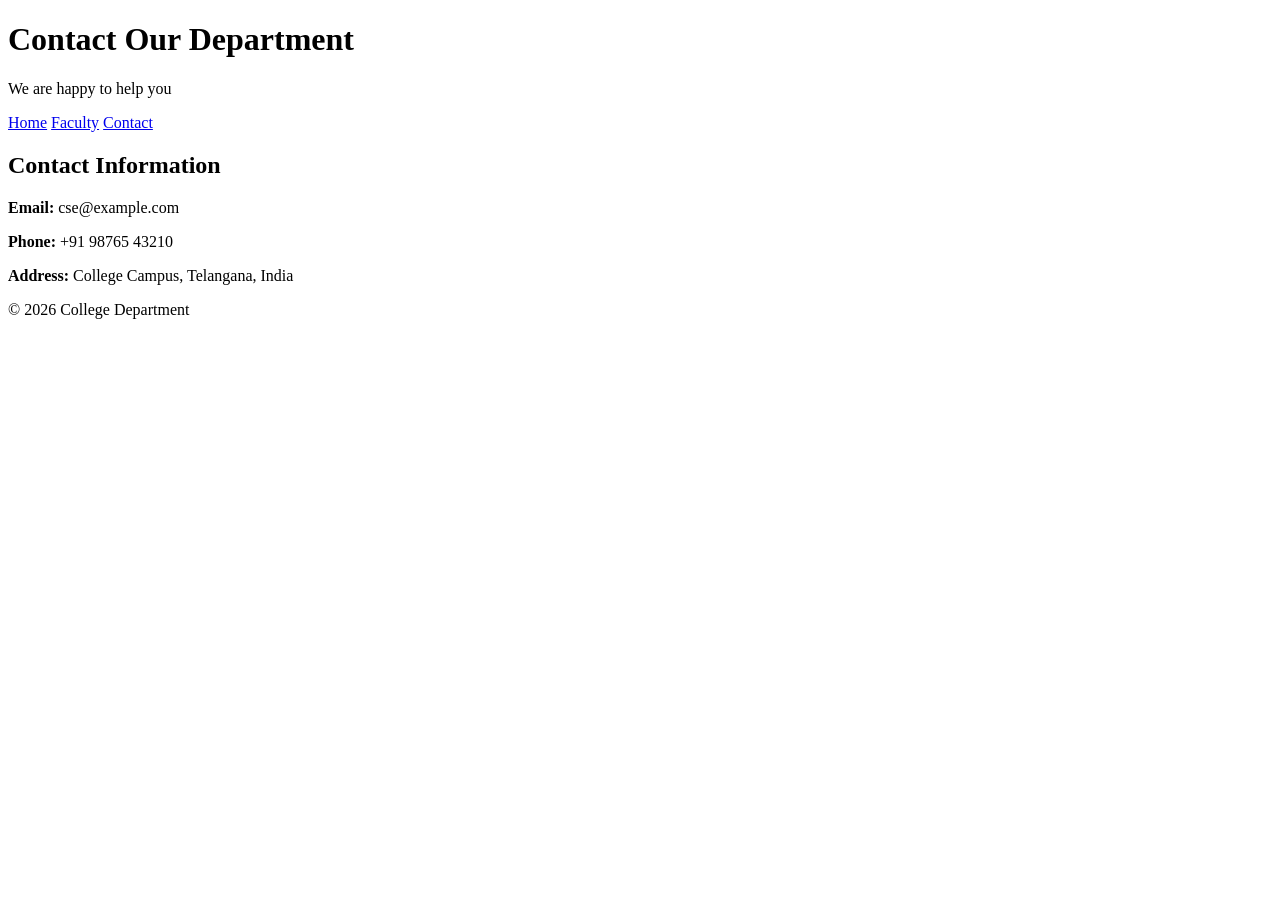
==== contact.html @ e512a82e "Add department contact page" ====
<!DOCTYPE html>
<html lang="en">
<head>
    <meta charset="UTF-8">
    <meta name="viewport" content="width=device-width, initial-scale=1.0">
    <title>Contact Us</title>
    <link rel="stylesheet" href="style.css">
</head>
<body>
    <header>
        <h1>Contact Our Department</h1>
        <p>We are happy to help you</p>
    </header>

    <nav>
        <a href="index.html">Home</a>
        <a href="faculty.html">Faculty</a>
        <a href="contact.html">Contact</a>
    </nav>

    <main>
        <h2>Contact Information</h2>
        <p><strong>Email:</strong> cse@example.com</p>
        <p><strong>Phone:</strong> +91 98765 43210</p>
        <p><strong>Address:</strong> College Campus, Telangana, India</p>
    </main>

    <footer>
        <p>&copy; 2026 College Department</p>
    </footer>
</body>
</html>
---- style.css ----
<!DOCTYPE html>
<html lang="en">
<head>
    <meta charset="UTF-8">
    <meta name="viewport" content="width=device-width, initial-scale=1.0">
    <title>College Department Website</title>
    <link rel="stylesheet" href="style.css">
</head>
<body>
    <header>
        <h1>Welcome to Our Department</h1>
        <p>College Department Portal</p>
    </header>

    <nav>
        <a href="index.html">Home</a>
        <a href="faculty.html">Faculty</a>
        <a href="contact.html">Contact</a>
    </nav>

    <main>
        <h2>Department Portal</h2>
        <p>Explore our department, faculty members and contact information.</p>
    </main>

    <footer>
        <p>&copy; 2026 College Department</p>
    </footer>
</body>
</html>
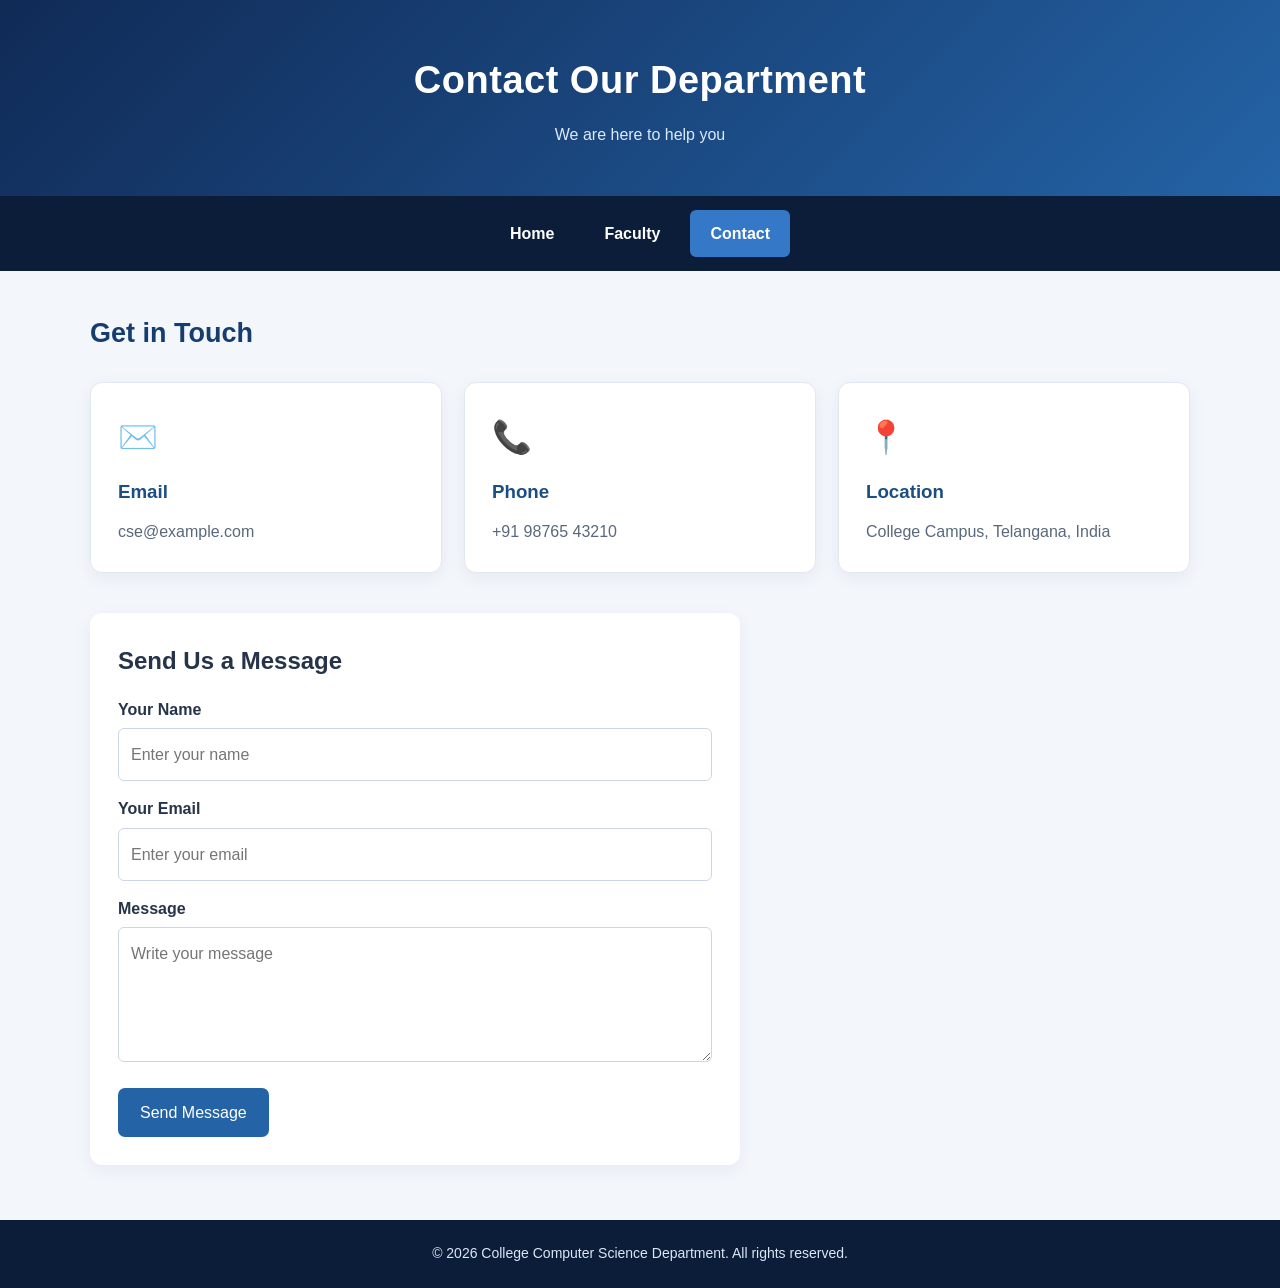
==== commit bea7d1ee: "Improve department website design and styling" ====
--- a/contact.html
+++ b/contact.html
@@ -7,26 +7,62 @@
     <link rel="stylesheet" href="style.css">
 </head>
 <body>
-    <header>
-        <h1>Contact Our Department</h1>
-        <p>We are happy to help you</p>
-    </header>
 
-    <nav>
-        <a href="index.html">Home</a>
-        <a href="faculty.html">Faculty</a>
-        <a href="contact.html">Contact</a>
-    </nav>
+<header>
+    <h1>Contact Our Department</h1>
+    <p>We are here to help you</p>
+</header>
 
-    <main>
-        <h2>Contact Information</h2>
-        <p><strong>Email:</strong> cse@example.com</p>
-        <p><strong>Phone:</strong> +91 98765 43210</p>
-        <p><strong>Address:</strong> College Campus, Telangana, India</p>
-    </main>
+<nav>
+    <a href="index.html">Home</a>
+    <a href="faculty.html">Faculty</a>
+    <a class="active" href="contact.html">Contact</a>
+</nav>
 
-    <footer>
-        <p>&copy; 2026 College Department</p>
-    </footer>
+<main>
+    <h2 class="section-title">Get in Touch</h2>
+
+    <div class="cards">
+        <article class="card">
+            <div class="card-icon">✉️</div>
+            <h3>Email</h3>
+            <p>cse@example.com</p>
+        </article>
+
+        <article class="card">
+            <div class="card-icon">📞</div>
+            <h3>Phone</h3>
+            <p>+91 98765 43210</p>
+        </article>
+
+        <article class="card">
+            <div class="card-icon">📍</div>
+            <h3>Location</h3>
+            <p>College Campus, Telangana, India</p>
+        </article>
+    </div>
+
+    <section class="contact-form">
+        <h2>Send Us a Message</h2>
+
+        <form onsubmit="event.preventDefault(); alert('Demo only: connect a backend to send your message.');">
+            <label for="name">Your Name</label>
+            <input id="name" type="text" placeholder="Enter your name" required>
+
+            <label for="email">Your Email</label>
+            <input id="email" type="email" placeholder="Enter your email" required>
+
+            <label for="message">Message</label>
+            <textarea id="message" rows="4" placeholder="Write your message" required></textarea>
+
+            <button class="button" type="submit">Send Message</button>
+        </form>
+    </section>
+</main>
+
+<footer>
+    <p>&copy; 2026 College Computer Science Department. All rights reserved.</p>
+</footer>
+
 </body>
 </html>
--- a/style.css
+++ b/style.css
@@ -1,30 +1,216 @@
-<!DOCTYPE html>
-<html lang="en">
-<head>
-    <meta charset="UTF-8">
-    <meta name="viewport" content="width=device-width, initial-scale=1.0">
-    <title>College Department Website</title>
-    <link rel="stylesheet" href="style.css">
-</head>
-<body>
-    <header>
-        <h1>Welcome to Our Department</h1>
-        <p>College Department Portal</p>
-    </header>
-
-    <nav>
-        <a href="index.html">Home</a>
-        <a href="faculty.html">Faculty</a>
-        <a href="contact.html">Contact</a>
-    </nav>
-
-    <main>
-        <h2>Department Portal</h2>
-        <p>Explore our department, faculty members and contact information.</p>
-    </main>
-
-    <footer>
-        <p>&copy; 2026 College Department</p>
-    </footer>
-</body>
-</html>+
+* {
+    margin: 0;
+    padding: 0;
+    box-sizing: border-box;
+}
+
+body {
+    font-family: "Segoe UI", Arial, sans-serif;
+    background: #f3f6fb;
+    color: #263449;
+    line-height: 1.7;
+}
+
+a {
+    text-decoration: none;
+}
+
+header {
+    background: linear-gradient(135deg, #102a56, #2463a6);
+    color: white;
+    text-align: center;
+    padding: 48px 20px;
+}
+
+header h1 {
+    font-size: 38px;
+    margin-bottom: 8px;
+    letter-spacing: 0.5px;
+}
+
+header p {
+    color: #dbeafe;
+    font-size: 16px;
+}
+
+
+nav {
+    background: #0b1d38;
+    display: flex;
+    justify-content: center;
+    flex-wrap: wrap;
+    gap: 10px;
+    padding: 14px;
+}
+
+nav a {
+    color: white;
+    padding: 10px 20px;
+    border-radius: 6px;
+    font-weight: 600;
+    transition: 0.25s;
+}
+
+nav a:hover,
+nav a.active {
+    background: #3478c7;
+    color: white;
+}
+
+
+main {
+    width: min(1100px, 92%);
+    margin: 40px auto;
+}
+
+.hero {
+    background: linear-gradient(135deg, #ffffff, #e7f0ff);
+    border-radius: 16px;
+    padding: 48px 35px;
+    border: 1px solid #dce7f5;
+    box-shadow: 0 8px 25px rgba(20, 50, 90, 0.08);
+}
+
+.hero h2 {
+    font-size: 32px;
+    color: #153d70;
+    margin-bottom: 12px;
+}
+
+.hero p {
+    max-width: 720px;
+    color: #52627a;
+    margin-bottom: 22px;
+}
+
+.section-title {
+    color: #153d70;
+    font-size: 27px;
+    margin-bottom: 20px;
+}
+
+.button {
+    display: inline-block;
+    background: #2463a6;
+    color: white;
+    padding: 11px 22px;
+    border-radius: 7px;
+    font-weight: 600;
+    transition: 0.25s;
+}
+
+.button:hover {
+    background: #102a56;
+    transform: translateY(-2px);
+}
+
+.cards {
+    display: grid;
+    grid-template-columns: repeat(auto-fit, minmax(230px, 1fr));
+    gap: 22px;
+    margin: 25px 0 40px;
+}
+
+.card {
+    background: white;
+    padding: 27px;
+    border-radius: 12px;
+    border: 1px solid #e0e8f2;
+    box-shadow: 0 5px 18px rgba(25, 55, 90, 0.06);
+    transition: 0.25s;
+}
+
+.card:hover {
+    transform: translateY(-5px);
+    box-shadow: 0 12px 25px rgba(25, 55, 90, 0.12);
+}
+
+.card h3 {
+    color: #1c4d83;
+    margin-bottom: 10px;
+}
+
+.card p {
+    color: #59687c;
+}
+
+.card-icon {
+    font-size: 32px;
+    margin-bottom: 12px;
+}
+
+
+.contact-form {
+    background: white;
+    padding: 28px;
+    border-radius: 12px;
+    box-shadow: 0 5px 18px rgba(25, 55, 90, 0.06);
+    max-width: 650px;
+}
+
+.contact-form label {
+    display: block;
+    font-weight: 600;
+    margin: 14px 0 5px;
+}
+
+.contact-form input,
+.contact-form textarea {
+    width: 100%;
+    padding: 12px;
+    border: 1px solid #ccd7e5;
+    border-radius: 6px;
+    font: inherit;
+}
+
+.contact-form textarea {
+    resize: vertical;
+}
+
+.contact-form button {
+    border: none;
+    cursor: pointer;
+    margin-top: 18px;
+    font: inherit;
+}
+
+
+footer {
+    background: #0b1d38;
+    color: #dce7f5;
+    text-align: center;
+    padding: 22px 15px;
+    margin-top: 55px;
+}
+
+footer p {
+    font-size: 14px;
+}
+
+
+@media (max-width: 600px) {
+    header {
+        padding: 32px 15px;
+    }
+
+    header h1 {
+        font-size: 27px;
+    }
+
+    nav {
+        gap: 4px;
+    }
+
+    nav a {
+        padding: 9px 12px;
+    }
+
+    .hero {
+        padding: 28px 22px;
+    }
+
+    .hero h2 {
+        font-size: 25px;
+    }
+}
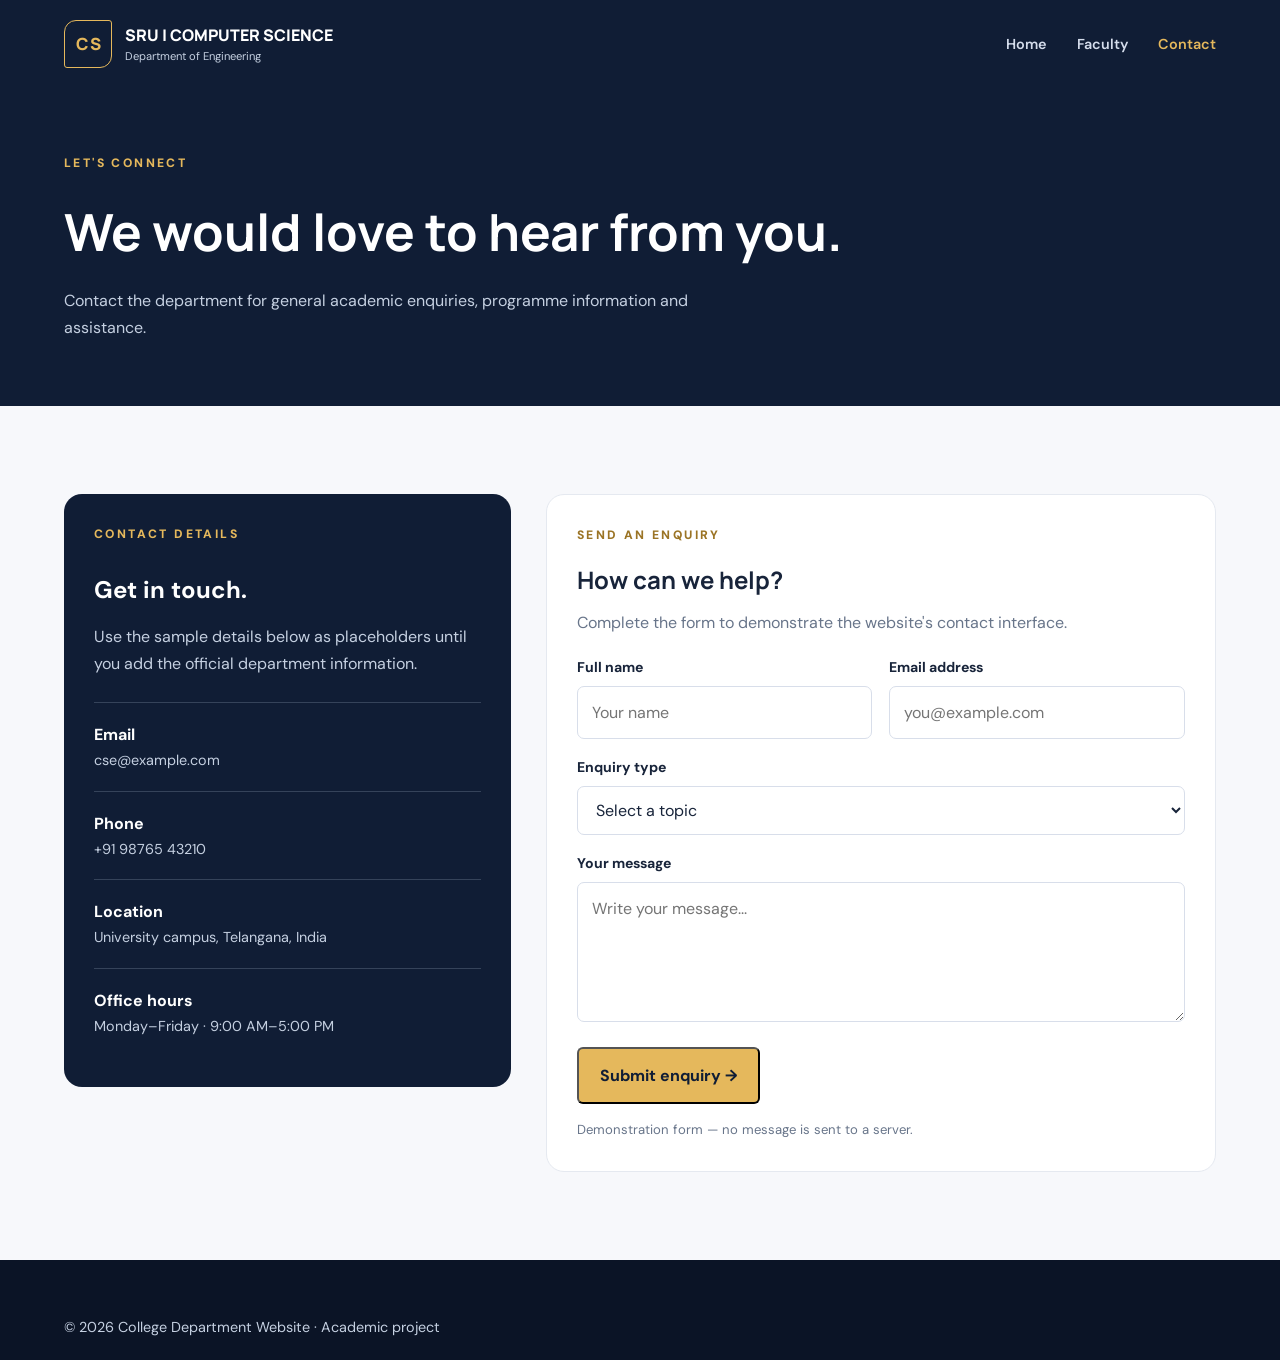
==== commit 5b3c5b25: "Add contact page and enquiry form" ====
--- a/contact.html
+++ b/contact.html
@@ -1,68 +1,133 @@
+
 <!DOCTYPE html>
 <html lang="en">
 <head>
     <meta charset="UTF-8">
     <meta name="viewport" content="width=device-width, initial-scale=1.0">
-    <title>Contact Us</title>
+    <title>Contact | Computer Science</title>
     <link rel="stylesheet" href="style.css">
 </head>
 <body>
+    <header class="site-header">
+        <div class="container navbar">
+            <a class="brand" href="index.html">
+                <span class="brand-mark">CS</span>
+                <span class="brand-name">
+                    SRU | COMPUTER SCIENCE
+                    <small>Department of Engineering</small>
+                </span>
+            </a>
+            <nav class="nav-links">
+                <a href="index.html">Home</a>
+                <a href="faculty.html">Faculty</a>
+                <a class="active" href="contact.html">Contact</a>
+            </nav>
+        </div>
+    </header>
 
-<header>
-    <h1>Contact Our Department</h1>
-    <p>We are here to help you</p>
-</header>
+    <section class="page-banner">
+        <div class="container">
+            <p class="eyebrow" style="color:#e5b85c">LET'S CONNECT</p>
+            <h1>We would love to hear from you.</h1>
+            <p>Contact the department for general academic
+            enquiries, programme information and assistance.</p>
+        </div>
+    </section>
 
-<nav>
-    <a href="index.html">Home</a>
-    <a href="faculty.html">Faculty</a>
-    <a class="active" href="contact.html">Contact</a>
-</nav>
+    <main class="section container">
+        <div class="contact-grid">
+            <aside class="contact-info">
+                <p class="eyebrow" style="color:#e5b85c">CONTACT DETAILS</p>
+                <h2>Get in touch.</h2>
+                <p>Use the sample details below as placeholders
+                until you add the official department information.</p>
 
-<main>
-    <h2 class="section-title">Get in Touch</h2>
+                <div class="contact-detail">
+                    <strong>Email</strong>
+                    <span>cse@example.com</span>
+                </div>
 
-    <div class="cards">
-        <article class="card">
-            <div class="card-icon">✉️</div>
-            <h3>Email</h3>
-            <p>cse@example.com</p>
-        </article>
+                <div class="contact-detail">
+                    <strong>Phone</strong>
+                    <span>+91 98765 43210</span>
+                </div>
 
-        <article class="card">
-            <div class="card-icon">📞</div>
-            <h3>Phone</h3>
-            <p>+91 98765 43210</p>
-        </article>
+                <div class="contact-detail">
+                    <strong>Location</strong>
+                    <span>University campus, Telangana, India</span>
+                </div>
 
-        <article class="card">
-            <div class="card-icon">📍</div>
-            <h3>Location</h3>
-            <p>College Campus, Telangana, India</p>
-        </article>
-    </div>
+                <div class="contact-detail">
+                    <strong>Office hours</strong>
+                    <span>Monday–Friday · 9:00 AM–5:00 PM</span>
+                </div>
+            </aside>
 
-    <section class="contact-form">
-        <h2>Send Us a Message</h2>
+            <section class="contact-form">
+                <p class="eyebrow">SEND AN ENQUIRY</p>
+                <h2>How can we help?</h2>
+                <p class="form-intro">Complete the form to demonstrate
+                the website's contact interface.</p>
 
-        <form onsubmit="event.preventDefault(); alert('Demo only: connect a backend to send your message.');">
-            <label for="name">Your Name</label>
-            <input id="name" type="text" placeholder="Enter your name" required>
+                <form id="contactForm">
+                    <div class="form-row">
+                        <div class="field">
+                            <label for="name">Full name</label>
+                            <input id="name" name="name"
+                                   type="text" required
+                                   placeholder="Your name">
+                        </div>
+                        <div class="field">
+                            <label for="email">Email address</label>
+                            <input id="email" name="email"
+                                   type="email" required
+                                   placeholder="you@example.com">
+                        </div>
+                    </div>
 
-            <label for="email">Your Email</label>
-            <input id="email" type="email" placeholder="Enter your email" required>
+                    <div class="field">
+                        <label for="subject">Enquiry type</label>
+                        <select id="subject" name="subject" required>
+                            <option value="">Select a topic</option>
+                            <option>Academic information</option>
+                            <option>Admissions</option>
+                            <option>Faculty enquiry</option>
+                            <option>Other</option>
+                        </select>
+                    </div>
 
-            <label for="message">Message</label>
-            <textarea id="message" rows="4" placeholder="Write your message" required></textarea>
+                    <div class="field">
+                        <label for="message">Your message</label>
+                        <textarea id="message" name="message"
+                                  required
+                                  placeholder="Write your message..."></textarea>
+                    </div>
 
-            <button class="button" type="submit">Send Message</button>
-        </form>
-    </section>
-</main>
+                    <button class="btn btn-gold" type="submit">
+                        Submit enquiry →
+                    </button>
 
-<footer>
-    <p>&copy; 2026 College Computer Science Department. All rights reserved.</p>
-</footer>
+                    <p class="notice" id="formNotice" role="status">
+                        Demonstration form — no message is sent to a server.
+                    </p>
+                </form>
+            </section>
+        </div>
+    </main>
 
+    <footer class="site-footer">
+        <div class="container">
+            <p>© 2026 College Department Website · Academic project</p>
+        </div>
+    </footer>
+
+    <script>
+        document.getElementById("contactForm").addEventListener("submit", function (event) {
+            event.preventDefault();
+            document.getElementById("formNotice").textContent =
+                "Demo successful! Connect a backend to send real enquiries.";
+            this.reset();
+        });
+    </script>
 </body>
-</html>+</html>
--- a/style.css
+++ b/style.css
@@ -1,3 +1,19 @@
+
+@import url('https://fonts.googleapis.com/css2?family=DM+Sans:wght@400;500;600;700&family=Manrope:wght@400;500;600;700;800&display=swap');
+
+:root {
+    --navy: #101d35;
+    --navy-light: #1c3152;
+    --gold: #e5b85c;
+    --gold-light: #f8e7bd;
+    --paper: #f7f8fb;
+    --white: #ffffff;
+    --ink: #18243a;
+    --muted: #68758a;
+    --line: #e5e9f0;
+    --radius: 18px;
+    --shadow: 0 15px 40px rgba(16, 29, 53, .08);
+}
 
 * {
     margin: 0;
@@ -5,212 +21,629 @@
     box-sizing: border-box;
 }
 
+html {
+    scroll-behavior: smooth;
+}
+
 body {
-    font-family: "Segoe UI", Arial, sans-serif;
-    background: #f3f6fb;
-    color: #263449;
+    font-family: 'DM Sans', Arial, sans-serif;
+    color: var(--ink);
+    background: var(--paper);
     line-height: 1.7;
 }
 
+img {
+    display: block;
+    max-width: 100%;
+}
+
 a {
+    color: inherit;
     text-decoration: none;
 }
 
-header {
-    background: linear-gradient(135deg, #102a56, #2463a6);
+button, input, textarea, select {
+    font: inherit;
+}
+
+.container {
+    width: min(1160px, 90%);
+    margin-inline: auto;
+}
+
+.eyebrow {
+    color: #9b7425;
+    font-size: .76rem;
+    font-weight: 800;
+    letter-spacing: 2.4px;
+    text-transform: uppercase;
+    margin-bottom: 14px;
+}
+
+.section {
+    padding: 88px 0;
+}
+
+.section-heading {
+    max-width: 680px;
+    margin-bottom: 38px;
+}
+
+.section-heading h2 {
+    font-family: 'Manrope', Arial, sans-serif;
+    font-size: clamp(1.8rem, 4vw, 2.8rem);
+    line-height: 1.2;
+    margin-bottom: 16px;
+}
+
+.section-heading p,
+.muted {
+    color: var(--muted);
+}
+
+.site-header {
+    background: var(--navy);
     color: white;
-    text-align: center;
-    padding: 48px 20px;
-}
-
-header h1 {
-    font-size: 38px;
-    margin-bottom: 8px;
-    letter-spacing: 0.5px;
-}
-
-header p {
-    color: #dbeafe;
-    font-size: 16px;
-}
-
-
-nav {
-    background: #0b1d38;
+}
+
+.topbar {
+    background: #0b1426;
+    color: #d5ddec;
+    padding: 9px 0;
+    font-size: .8rem;
+}
+
+.topbar-inner {
     display: flex;
+    justify-content: space-between;
+    gap: 15px;
+    flex-wrap: wrap;
+}
+
+.navbar {
+    min-height: 88px;
+    display: flex;
+    align-items: center;
+    justify-content: space-between;
+    gap: 25px;
+}
+
+.brand {
+    display: flex;
+    align-items: center;
+    gap: 13px;
+}
+
+.brand-mark {
+    width: 48px;
+    height: 48px;
+    border: 1px solid var(--gold);
+    color: var(--gold);
+    display: grid;
+    place-items: center;
+    font-family: 'Manrope', Arial, sans-serif;
+    font-size: 1.05rem;
+    font-weight: 800;
+    border-radius: 12px 3px 12px 3px;
+}
+
+.brand-name {
+    font-family: 'Manrope', Arial, sans-serif;
+    font-weight: 800;
+    line-height: 1.25;
+}
+
+.brand-name small {
+    display: block;
+    color: #c5d0e1;
+    font-family: 'DM Sans', Arial, sans-serif;
+    font-size: .7rem;
+    font-weight: 400;
+    margin-top: 4px;
+}
+
+.nav-links {
+    display: flex;
+    align-items: center;
+    gap: 30px;
+    flex-wrap: wrap;
+}
+
+.nav-links a {
+    color: #d5ddec;
+    font-size: .9rem;
+    font-weight: 600;
+    transition: color .2s;
+}
+
+.nav-links a:hover,
+.nav-links a.active {
+    color: var(--gold);
+}
+
+.nav-cta,
+.btn {
+    display: inline-flex;
+    align-items: center;
     justify-content: center;
+    gap: 10px;
+    border-radius: 6px;
+    padding: 13px 21px;
+    font-weight: 700;
+    transition: transform .2s, background .2s;
+}
+
+.nav-cta,
+.btn-gold {
+    background: var(--gold);
+    color: var(--navy);
+}
+
+.btn-outline {
+    border: 1px solid rgba(255,255,255,.5);
+    color: white;
+}
+
+.btn:hover,
+.nav-cta:hover {
+    transform: translateY(-2px);
+}
+
+.hero {
+    background: var(--navy);
+    color: white;
+    overflow: hidden;
+    position: relative;
+}
+
+.hero-grid {
+    display: grid;
+    grid-template-columns: 1.05fr .95fr;
+    align-items: center;
+    gap: 55px;
+    padding-top: 70px;
+    padding-bottom: 78px;
+}
+
+.hero h1 {
+    font-family: 'Manrope', Arial, sans-serif;
+    font-size: clamp(2.4rem, 5.4vw, 4.5rem);
+    letter-spacing: -2px;
+    line-height: 1.1;
+    margin-bottom: 24px;
+}
+
+.hero h1 span {
+    color: var(--gold);
+}
+
+.hero-copy {
+    color: #c5d0e1;
+    max-width: 540px;
+    margin-bottom: 30px;
+}
+
+.hero-actions {
+    display: flex;
     flex-wrap: wrap;
-    gap: 10px;
-    padding: 14px;
-}
-
-nav a {
-    color: white;
-    padding: 10px 20px;
-    border-radius: 6px;
-    font-weight: 600;
-    transition: 0.25s;
-}
-
-nav a:hover,
-nav a.active {
-    background: #3478c7;
-    color: white;
-}
-
-
-main {
-    width: min(1100px, 92%);
-    margin: 40px auto;
-}
-
-.hero {
-    background: linear-gradient(135deg, #ffffff, #e7f0ff);
-    border-radius: 16px;
-    padding: 48px 35px;
-    border: 1px solid #dce7f5;
-    box-shadow: 0 8px 25px rgba(20, 50, 90, 0.08);
-}
-
-.hero h2 {
-    font-size: 32px;
-    color: #153d70;
-    margin-bottom: 12px;
-}
-
-.hero p {
-    max-width: 720px;
-    color: #52627a;
-    margin-bottom: 22px;
-}
-
-.section-title {
-    color: #153d70;
-    font-size: 27px;
-    margin-bottom: 20px;
-}
-
-.button {
-    display: inline-block;
-    background: #2463a6;
-    color: white;
-    padding: 11px 22px;
-    border-radius: 7px;
-    font-weight: 600;
-    transition: 0.25s;
-}
-
-.button:hover {
-    background: #102a56;
-    transform: translateY(-2px);
-}
-
-.cards {
-    display: grid;
-    grid-template-columns: repeat(auto-fit, minmax(230px, 1fr));
-    gap: 22px;
-    margin: 25px 0 40px;
+    gap: 14px;
+}
+
+.hero-image {
+    min-height: 420px;
+    border-radius: 160px 160px 16px 16px;
+    border: 1px solid rgba(229,184,92,.5);
+    background:
+        linear-gradient(180deg, rgba(16,29,53,.02), rgba(16,29,53,.38)),
+        url('https://images.unsplash.com/photo-1562774053-701939374585?auto=format&fit=crop&w=1200&q=85')
+        center / cover;
+    position: relative;
+}
+
+.image-label {
+    position: absolute;
+    bottom: 22px;
+    left: 22px;
+    right: 22px;
+    background: rgba(16,29,53,.91);
+    padding: 17px 20px;
+    border-left: 3px solid var(--gold);
+    border-radius: 5px;
+}
+
+.image-label strong,
+.image-label span {
+    display: block;
+}
+
+.image-label span {
+    color: #c5d0e1;
+    font-size: .85rem;
+}
+
+.stats {
+    background: white;
+    border-bottom: 1px solid var(--line);
+}
+
+.stats-grid {
+    display: grid;
+    grid-template-columns: repeat(4, 1fr);
+    padding: 28px 0;
+}
+
+.stat {
+    padding: 10px 25px;
+    border-right: 1px solid var(--line);
+}
+
+.stat:last-child {
+    border: none;
+}
+
+.stat strong {
+    display: block;
+    color: var(--navy);
+    font-family: 'Manrope', Arial, sans-serif;
+    font-size: 2rem;
+}
+
+.stat span {
+    color: var(--muted);
+    font-size: .88rem;
+}
+
+.card-grid {
+    display: grid;
+    grid-template-columns: repeat(3, minmax(0, 1fr));
+    gap: 24px;
 }
 
 .card {
     background: white;
-    padding: 27px;
-    border-radius: 12px;
-    border: 1px solid #e0e8f2;
-    box-shadow: 0 5px 18px rgba(25, 55, 90, 0.06);
-    transition: 0.25s;
+    border: 1px solid var(--line);
+    border-radius: var(--radius);
+    overflow: hidden;
+    transition: transform .25s, box-shadow .25s;
 }
 
 .card:hover {
     transform: translateY(-5px);
-    box-shadow: 0 12px 25px rgba(25, 55, 90, 0.12);
+    box-shadow: var(--shadow);
+}
+
+.card-body {
+    padding: 25px;
 }
 
 .card h3 {
-    color: #1c4d83;
+    font-family: 'Manrope', Arial, sans-serif;
+    font-size: 1.2rem;
+    line-height: 1.35;
     margin-bottom: 10px;
 }
 
 .card p {
-    color: #59687c;
-}
-
-.card-icon {
-    font-size: 32px;
+    color: var(--muted);
+    font-size: .94rem;
+}
+
+.card-tag {
+    display: inline-block;
+    background: #f8edda;
+    color: #76551a;
+    border-radius: 4px;
+    padding: 5px 9px;
+    margin-bottom: 13px;
+    font-size: .72rem;
+    font-weight: 800;
+    text-transform: uppercase;
+    letter-spacing: .6px;
+}
+
+.program-icon {
+    width: 55px;
+    height: 55px;
+    display: grid;
+    place-items: center;
+    border-radius: 14px;
+    background: #edf2fa;
+    color: #244d80;
+    font-size: 1.5rem;
+    margin-bottom: 20px;
+}
+
+.feature-band {
+    background: var(--navy);
+    color: white;
+}
+
+.feature-band .section-heading p {
+    color: #c5d0e1;
+}
+
+.feature-list {
+    display: grid;
+    grid-template-columns: repeat(2, minmax(0, 1fr));
+    gap: 20px;
+}
+
+.feature-item {
+    border: 1px solid #35435a;
+    border-radius: 12px;
+    padding: 24px;
+    background: rgba(255,255,255,.035);
+}
+
+.feature-item h3 {
+    color: var(--gold);
+    margin-bottom: 8px;
+}
+
+.feature-item p {
+    color: #c5d0e1;
+}
+
+.cta {
+    background: var(--gold-light);
+    border-radius: var(--radius);
+    padding: 40px;
+    display: flex;
+    align-items: center;
+    justify-content: space-between;
+    gap: 25px;
+}
+
+.cta h2 {
+    font-family: 'Manrope', Arial, sans-serif;
+    line-height: 1.25;
+    margin-bottom: 8px;
+}
+
+.site-footer {
+    background: #0b1426;
+    color: #c5d0e1;
+    padding: 55px 0 20px;
+}
+
+.footer-grid {
+    display: grid;
+    grid-template-columns: 1.5fr 1fr 1fr;
+    gap: 45px;
+    padding-bottom: 35px;
+}
+
+.site-footer h3 {
+    color: white;
+    margin-bottom: 15px;
+}
+
+.site-footer p,
+.site-footer a {
+    font-size: .9rem;
+}
+
+.footer-links {
+    display: grid;
+    gap: 8px;
+}
+
+.copyright {
+    border-top: 1px solid #2c374a;
+    padding-top: 20px;
+    font-size: .8rem;
+}
+
+.page-banner {
+    background: var(--navy);
+    color: white;
+    padding: 65px 0;
+}
+
+.page-banner h1 {
+    font-family: 'Manrope', Arial, sans-serif;
+    font-size: clamp(2rem, 4vw, 3.3rem);
     margin-bottom: 12px;
 }
 
+.page-banner p {
+    color: #c5d0e1;
+    max-width: 680px;
+}
+
+.faculty-photo {
+    height: 260px;
+    width: 100%;
+    object-fit: cover;
+    background: #e4e9f0;
+}
+
+.faculty-role {
+    color: #98701f !important;
+    font-weight: 700;
+    margin-bottom: 10px;
+}
+
+.contact-grid {
+    display: grid;
+    grid-template-columns: .8fr 1.2fr;
+    gap: 35px;
+    align-items: start;
+}
+
+.contact-info {
+    background: var(--navy);
+    color: white;
+    border-radius: var(--radius);
+    padding: 30px;
+}
+
+.contact-info h2 {
+    margin-bottom: 12px;
+}
+
+.contact-info > p {
+    color: #c5d0e1;
+    margin-bottom: 25px;
+}
+
+.contact-detail {
+    border-top: 1px solid #35435a;
+    padding: 18px 0;
+}
+
+.contact-detail strong,
+.contact-detail span {
+    display: block;
+}
+
+.contact-detail span {
+    color: #c5d0e1;
+    font-size: .9rem;
+    overflow-wrap: anywhere;
+}
 
 .contact-form {
     background: white;
-    padding: 28px;
-    border-radius: 12px;
-    box-shadow: 0 5px 18px rgba(25, 55, 90, 0.06);
-    max-width: 650px;
-}
-
-.contact-form label {
+    border: 1px solid var(--line);
+    border-radius: var(--radius);
+    padding: 30px;
+}
+
+.contact-form h2 {
+    font-family: 'Manrope', Arial, sans-serif;
+    margin-bottom: 8px;
+}
+
+.form-intro {
+    color: var(--muted);
+    margin-bottom: 20px;
+}
+
+.form-row {
+    display: grid;
+    grid-template-columns: 1fr 1fr;
+    gap: 17px;
+}
+
+.field {
+    margin-bottom: 17px;
+}
+
+.field label {
     display: block;
-    font-weight: 600;
-    margin: 14px 0 5px;
-}
-
-.contact-form input,
-.contact-form textarea {
+    font-size: .88rem;
+    font-weight: 700;
+    margin-bottom: 6px;
+}
+
+.field input,
+.field select,
+.field textarea {
     width: 100%;
-    padding: 12px;
-    border: 1px solid #ccd7e5;
-    border-radius: 6px;
-    font: inherit;
-}
-
-.contact-form textarea {
+    padding: 12px 14px;
+    border: 1px solid #d8deea;
+    border-radius: 7px;
+    background: #fff;
+    color: var(--ink);
+}
+
+.field textarea {
+    min-height: 140px;
     resize: vertical;
 }
 
-.contact-form button {
-    border: none;
-    cursor: pointer;
-    margin-top: 18px;
-    font: inherit;
-}
-
-
-footer {
-    background: #0b1d38;
-    color: #dce7f5;
-    text-align: center;
-    padding: 22px 15px;
-    margin-top: 55px;
-}
-
-footer p {
-    font-size: 14px;
-}
-
-
-@media (max-width: 600px) {
-    header {
-        padding: 32px 15px;
-    }
-
-    header h1 {
-        font-size: 27px;
-    }
-
-    nav {
-        gap: 4px;
-    }
-
-    nav a {
-        padding: 9px 12px;
-    }
-
-    .hero {
-        padding: 28px 22px;
-    }
-
-    .hero h2 {
-        font-size: 25px;
-    }
-}+.field input:focus,
+.field select:focus,
+.field textarea:focus {
+    outline: 2px solid #e5b85c80;
+    border-color: #bb8e37;
+}
+
+.notice {
+    margin-top: 15px;
+    color: var(--muted);
+    font-size: .82rem;
+}
+
+@media (max-width: 850px) {
+    .hero-grid,
+    .contact-grid {
+        grid-template-columns: 1fr;
+    }
+
+    .hero-image {
+        min-height: 350px;
+    }
+
+    .card-grid {
+        grid-template-columns: repeat(2, minmax(0, 1fr));
+    }
+
+    .stats-grid {
+        grid-template-columns: repeat(2, 1fr);
+    }
+
+    .stat:nth-child(2) {
+        border-right: none;
+    }
+
+    .stat:nth-child(-n+2) {
+        border-bottom: 1px solid var(--line);
+    }
+
+    .footer-grid {
+        grid-template-columns: 1fr 1fr;
+    }
+}
+
+@media (max-width: 560px) {
+    .navbar {
+        padding: 18px 0;
+        align-items: flex-start;
+        flex-direction: column;
+    }
+
+    .nav-links {
+        gap: 15px;
+    }
+
+    .hero-grid {
+        padding-top: 48px;
+        padding-bottom: 48px;
+    }
+
+    .hero h1 {
+        letter-spacing: -1px;
+    }
+
+    .card-grid,
+    .feature-list,
+    .form-row,
+    .footer-grid {
+        grid-template-columns: 1fr;
+    }
+
+    .stats-grid {
+        grid-template-columns: 1fr 1fr;
+    }
+
+    .stat {
+        padding: 15px 10px;
+    }
+
+    .stat strong {
+        font-size: 1.6rem;
+    }
+
+    .cta {
+        padding: 27px;
+        align-items: flex-start;
+        flex-direction: column;
+    }
+
+    .contact-form,
+    .contact-info {
+        padding: 23px;
+    }
+}
